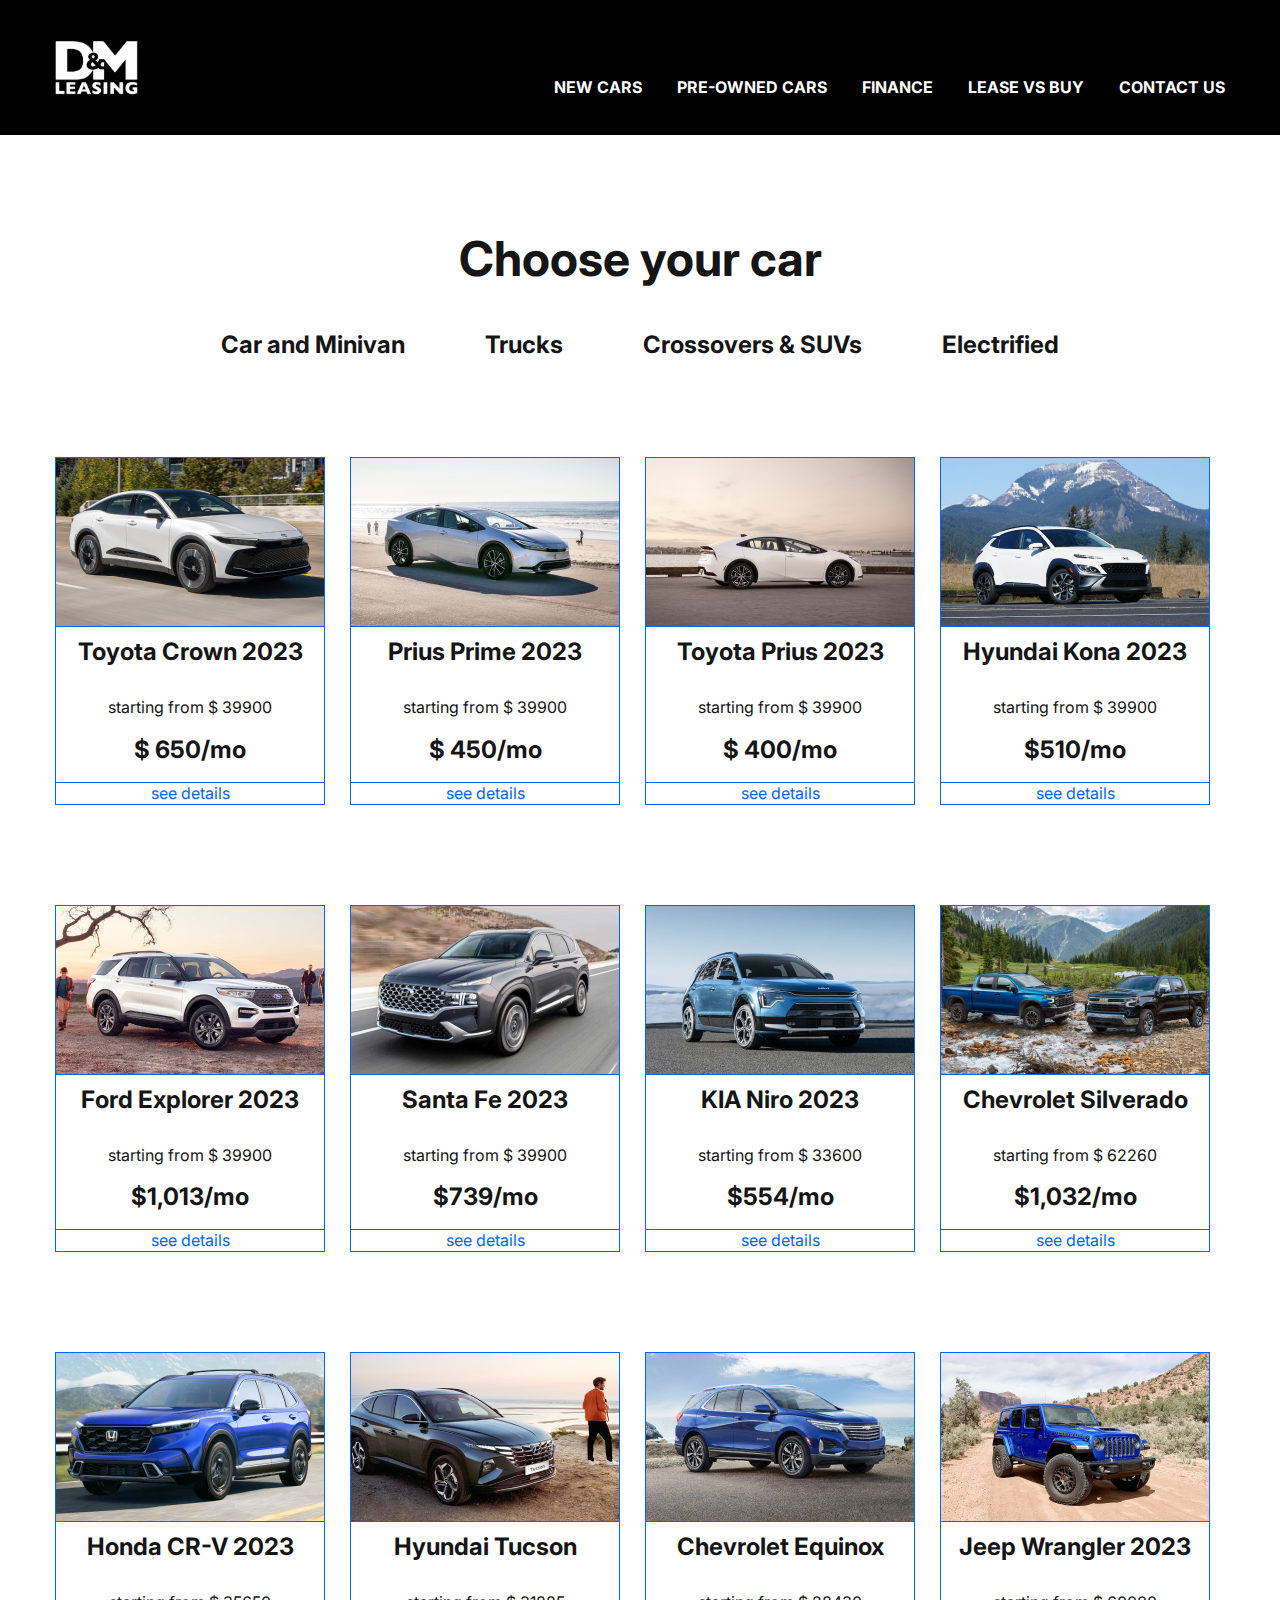
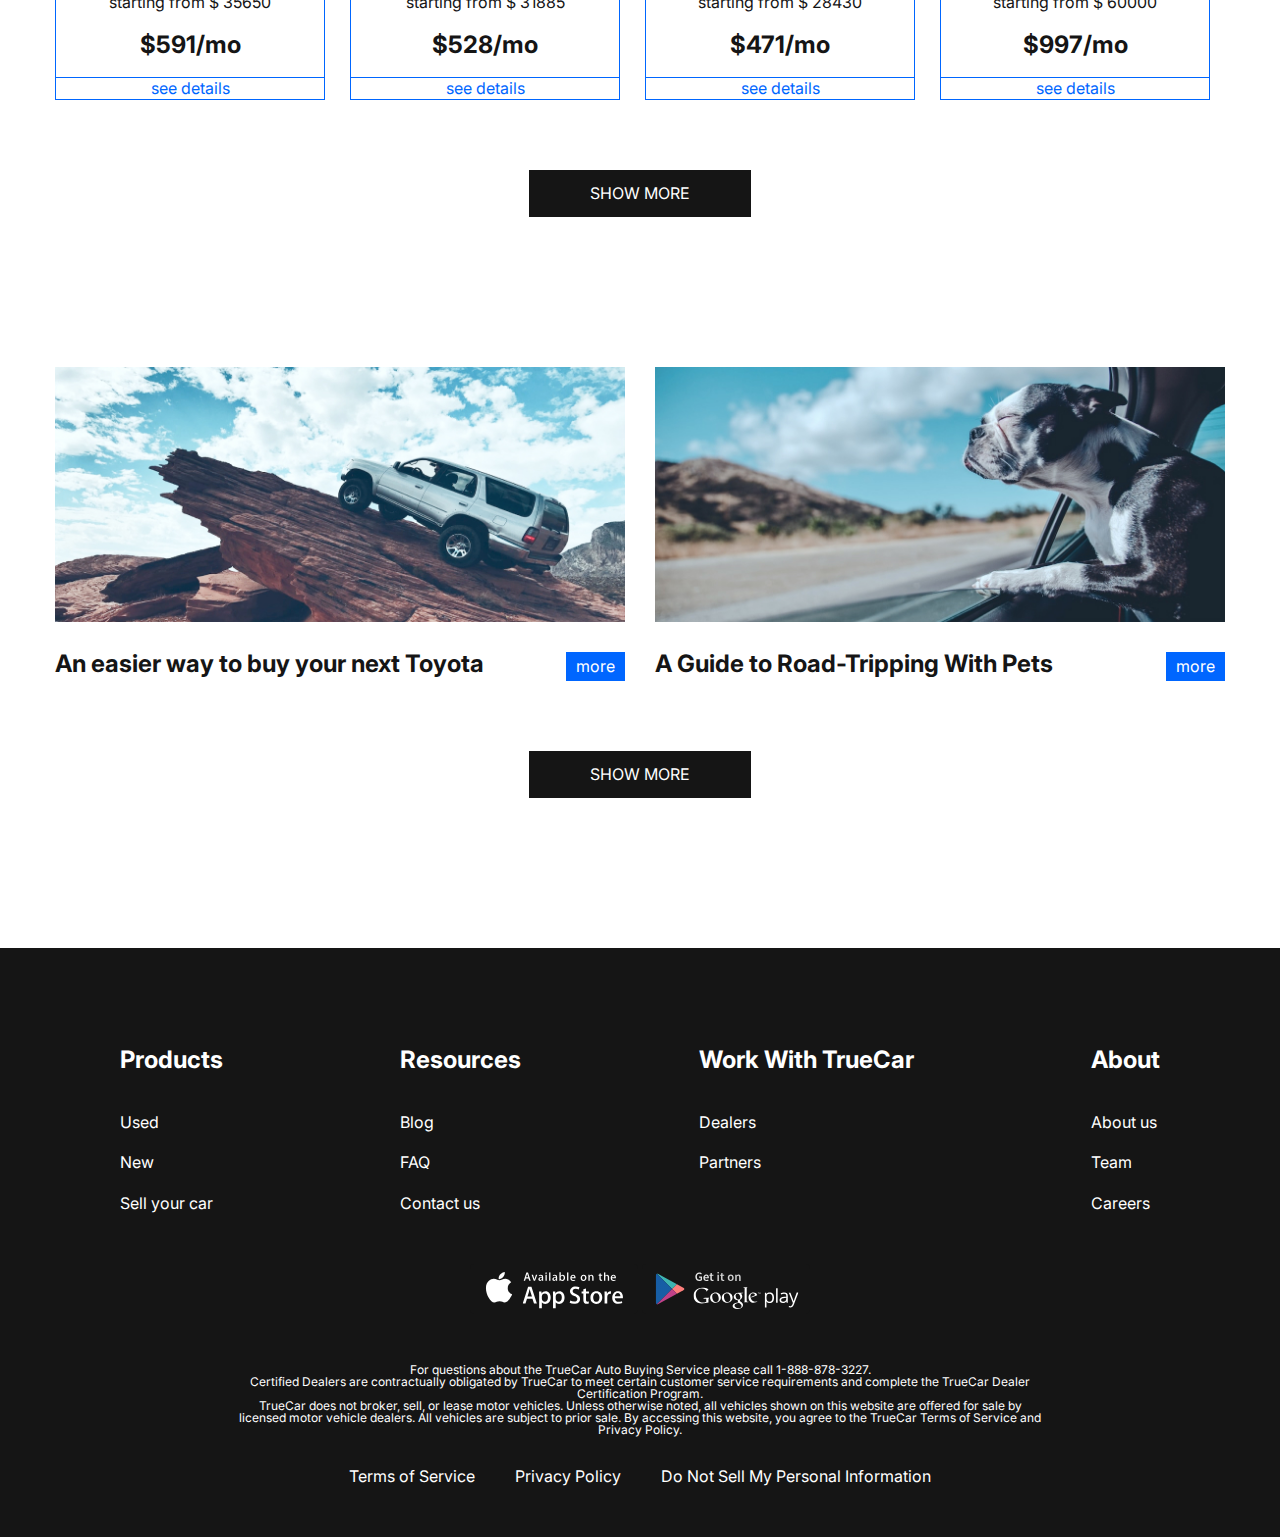
==== index-2-choose.html @ c212ccf1 "new index-2-choose.\started/adapted" ====
<!DOCTYPE html>
<html lang="en">
<head>
    <meta charset="UTF-8">
    <meta name="viewport" content="width=device-width, initial-scale=1.0">
    <link rel="stylesheet" href="css/reset.css">
    <link rel="stylesheet" href="css/style.css">
    <link rel="stylesheet" href="css/import-2.css">
    <title>Leasing D&M - Choose your car</title>
</head>
<body>
    <div class="wrapper">
        <header class="header">
            <div class="header__container">
                <div class="header__top">
                    <div class="header__logo">
                        <img src="img/header/logo.svg" alt="header-logo">
                    </div>
                    <div class="header__menu menu-header">
                        <nav class="menu-header__list">
                            <ul class="menu-header__items">
                                <li class="menu-header__item">
                                    <a href="#" class="menu-header__link">NEW CARS</a>
                                </li>
                                <li class="menu-header__item">
                                    <a href="#" class="menu-header__link">PRE-OWNED CARS</a>
                                </li>
                                <li class="menu-header__item">
                                    <a href="#" class="menu-header__link">FINANCE</a>
                                </li>
                                <li class="menu-header__item">
                                    <a href="#" class="menu-header__link">LEASE VS BUY</a>
                                </li>
                                <li class="menu-header__item">
                                    <a href="#" class="menu-header__link">CONTACT US</a>
                                </li>
                            </ul>
                        </nav>
                    </div>
                </div>
            </div>
        </header>
        <main class="main">
            <section class="page__choose">
                <div class="choose__container">
                    <h1 class="choose__title">
                        Choose your car
                    </h1>
                    <nav class="choose__menu menu">
                        <ul class="menu__items">
                            <li class="menu__item">
                                <a href="#">
                                    Car and Minivan
                                </a>
                            </li>
                            <li class="menu__item">
                                <a href="#">
                                    Trucks
                                </a>
                            </li>
                            <li class="menu__item">
                                <a href="#">
                                    Crossovers & SUVs
                                </a>
                            </li>
                            <li class="menu__item">
                                <a href="#">
                                    Electrified
                                </a>
                            </li>
                        </ul>
                    </nav>
                </div>
            </section>
            <section class="page__cars cars">
                <div class="cars__container">
                    <div class="cars__items">
                        <article class="cars__item">
                            <img src="img/choose/car_01.jpg" alt="cars">
                            <div class="cars-item__info">
                                <div class="cars__title">Toyota Crown 2023</div>
                                <div class="cars__text">starting from $ 39900</div>
                                <div class="cars__price">$ 650/mo</div>
                                <a class="details">see details</a>
                            </div>
                        </article>
                        <article class="cars__item">
                            <img src="img/choose/car_02.jpg" alt="cars">
                            <div class="cars-item__info">
                                <div class="cars__title">Prius Prime 2023</div>
                                <div class="cars__text">starting from $ 39900</div>
                                <div class="cars__price"> $ 450/mo</div>
                                <a class="details">see details</a>
                            </div>
                        </article>
                        <article class="cars__item">
                            <img src="img/choose/car_03.jpg" alt="cars">
                            <div class="cars-item__info">
                                <div class="cars__title">Toyota Prius 2023</div>
                                <div class="cars__text">starting from $ 39900</div>
                                <div class="cars__price"> $ 400/mo</div>
                                <a class="details">see details</a>
                            </div>
                        </article>
                        <article class="cars__item">
                            <img src="img/choose/car_04.jpg" alt="cars">
                            <div class="cars-item__info">
                                <div class="cars__title">Hyundai Kona 2023</div>
                                <div class="cars__text">starting from $ 39900</div>
                                <div class="cars__price">$510/mo</div>
                                <a class="details">see details</a>
                            </div>
                        </article>
                        <article class="cars__item">
                            <img src="img/choose/car_05.jpg" alt="cars">
                            <div class="cars-item__info">
                                <div class="cars__title">Ford Explorer 2023</div>
                                <div class="cars__text">starting from $ 39900</div>
                                <div class="cars__price">$1,013/mo</div>
                                <a class="details">see details</a>
                            </div>
                        </article>
                        <article class="cars__item">
                            <img src="img/choose/car_06.jpg" alt="cars">
                            <div class="cars-item__info">
                                <div class="cars__title">Santa  Fe 2023</div>
                                <div class="cars__text">starting from $ 39900</div>
                                <div class="cars__price">$739/mo</div>
                                <a class="details">see details</a>
                            </div>
                        </article>
                        <article class="cars__item">
                            <img src="img/choose/car_07.jpg" alt="cars">
                            <div class="cars-item__info">
                                <div class="cars__title">KIA Niro 2023</div>
                                <div class="cars__text">starting from $ 33600</div>
                                <div class="cars__price">$554/mo</div>
                                <a class="details">see details</a>
                            </div>
                        </article>
                        <article class="cars__item">
                            <img src="img/choose/car_08.jpg" alt="cars">
                            <div class="cars-item__info">
                                <div class="cars__title">Chevrolet Silverado</div>
                                <div class="cars__text">starting from $ 62260</div>
                                <div class="cars__price">$1,032/mo</div>
                                <a class="details">see details</a>
                            </div>
                        </article>
                        <article class="cars__item">
                            <img src="img/choose/car_09.jpg" alt="cars">
                            <div class="cars-item__info">
                                <div class="cars__title">Honda CR-V 2023</div>
                                <div class="cars__text">starting from $ 35650</div>
                                <div class="cars__price">$591/mo</div>
                                <a class="details">see details</a>
                            </div>
                        </article>
                        <article class="cars__item">
                            <img src="img/choose/car_10.jpg" alt="cars">
                            <div class="cars-item__info">
                                <div class="cars__title">Hyundai Tucson</div>
                                <div class="cars__text">starting from $ 31885</div>
                                <div class="cars__price">$528/mo</div>
                                <a class="details">see details</a>
                            </div>
                        </article>
                        <article class="cars__item">
                            <img src="img/choose/car_11.jpg" alt="cars">
                            <div class="cars-item__info">
                                <div class="cars__title">Chevrolet Equinox </div>
                                <div class="cars__text">starting from $ 28430</div>
                                <div class="cars__price">$471/mo</div>
                                <a class="details">see details</a>
                            </div>
                        </article>
                        <article class="cars__item">
                            <img src="img/choose/car_12.jpg" alt="cars">
                            <div class="cars-item__info">
                                <div class="cars__title">Jeep Wrangler 2023</div>
                                <div class="cars__text">starting from $ 60000</div>
                                <div class="cars__price">$997/mo</div>
                                <a class="details">see details</a>
                            </div>
                        </article>
                    </div>
                    <a href="#" class="button">SHOW MORE</a>
                </div>
            </section>
            <section class="page__twoimage twoimage">
                <div class="twoimage__container">
                    <div class="twoimage__items">
                        <article class="twoimage__item">
                            <img src="img/twoimage/car_01.jpg" alt="twoimage">
                            <div class="item__flex">
                                <div class="item-flex__text">An easier way to buy your next Toyota</div>
                                <a href="index.html" class="item-flex__button">more</a>
                            </div>
                        </article>
                        <article class="twoimage__item">
                            <img src="img/twoimage/car_02.jpg" alt="twoimage">
                            <div class="item__flex">
                                <div class="item-flex__text">A Guide to Road-Tripping With Pets</div>
                                <a href="index.html" class="item-flex__button">more</a>
                            </div>
                        </article>
                    </div>
                    <a href="#" class="button">SHOW MORE</a>
                </div>
            </section>
        </main>
        <footer class="footer">
            <div class="footer__container">
                <div class="footer__menu">
                    <nav class="footer__list">
                        <ul class="footer__items">
                            <li class="footer__item">
                                <div class="footer__title">Products</div>
                                <div class="footer-list__link">
                                    <a href="https://youtu.be/5V7_e-38ZsE?si=LgZBdvgbCPfCVgAx" class="footer__link">Used</a>
                                    <a href="https://youtu.be/5V7_e-38ZsE?si=LgZBdvgbCPfCVgAx" class="footer__link">New</a>
                                    <a href="https://youtu.be/5V7_e-38ZsE?si=LgZBdvgbCPfCVgAx" class="footer__link">Sell your car</a>
                                </div>
                            </li>
                            <li class="footer__item">
                                <div class="footer__title">Resources</div>
                                <div class="footer-list__link">
                                    <a href="https://youtu.be/5V7_e-38ZsE?si=LgZBdvgbCPfCVgAx" class="footer__link">Blog</a>
                                    <a href="https://youtu.be/5V7_e-38ZsE?si=LgZBdvgbCPfCVgAx" class="footer__link">FAQ</a>
                                    <a href="https://youtu.be/5V7_e-38ZsE?si=LgZBdvgbCPfCVgAx" class="footer__link">Contact us</a>
                                </div>
                            </li>
                            <li class="footer__item">
                                <div class="footer__title">Work With TrueCar</div>
                                <div class="footer-list__link">
                                    <a href="https://youtu.be/5V7_e-38ZsE?si=LgZBdvgbCPfCVgAx" class="footer__link">Dealers</a>
                                    <a href="https://youtu.be/5V7_e-38ZsE?si=LgZBdvgbCPfCVgAx" class="footer__link">Partners</a>
                                </div>
                            </li>
                            <li class="footer__item">
                                <div class="footer__title">About</div>
                                <div class="footer-list__link">
                                    <a href="https://youtu.be/5V7_e-38ZsE?si=LgZBdvgbCPfCVgAx" class="footer__link">About us</a>
                                    <a href="https://youtu.be/5V7_e-38ZsE?si=LgZBdvgbCPfCVgAx" class="footer__link">Team</a>
                                    <a href="https://youtu.be/5V7_e-38ZsE?si=LgZBdvgbCPfCVgAx" class="footer__link">Careers</a>
                                </div>
                            </li>
                        </ul>
                    </nav>
                </div>
                <div class="footer__download">
                    <img src="img/footer/footer__01.svg" alt="footer">
                    <img src="img/footer/footer__02.svg" alt="footer">
                </div>
                <div class="footer__bottom">
                    <div class="download__text">
                        <p>
                            For questions about the TrueCar Auto Buying Service please call 1-888-878-3227. <br>
                            Certified Dealers are contractually obligated by TrueCar to meet certain customer 
                            service requirements and complete the TrueCar Dealer <br> Certification Program. <br>
                            TrueCar does not broker, sell, or lease motor vehicles. Unless otherwise noted, all vehicles 
                            shown on this website are offered for sale by <br> licensed motor vehicle dealers. All vehicles are subject to prior sale. 
                            By accessing this website, you agree to the TrueCar Terms of Service and <br> Privacy Policy.
                        </p>
                    </div>
                    <div class="foote__info">
                        <ul class="footer-info__items">
                            <a href="#" class="footer-info__link">Terms of Service</a>
                            <a href="#" class="footer-info__link">Privacy Policy</a>
                            <a href="#" class="footer-info__link">Do Not Sell My Personal Information</a>
                        </ul>
                    </div>
                </div>
            </div>
        </footer>
    </div>
</body>
</html>
---- css/style.css ----
/*default*/
body {
    font-family: "Inter";
    font-weight: 400;
    color: #151515;
}
.wrapper {
    min-height: 100%;
    display: flex;
    flex-direction: column;
    overflow: clip;
}
[class*="__container"] {
    max-width: 1200px;
    padding: 0px 15px;
    margin: 0 auto;
}
/*pages*/
.page {
}
.page__why {
}
.page__how {
}
.page__welcome {
}
.page__important {
}
/*index2*/
.page__cars {
}
.page__twoimage {
}
---- css/import-2.css ----
@import url(reset.css);
@import url(https://fonts.googleapis.com/css?family=Inter:regular&display=swap);
/*index*/
@import url(header-choose.css);
@import url(choose-2.css);
@import url(cars-2.css);
@import url(twoimage.css);
@import url(footer.css);
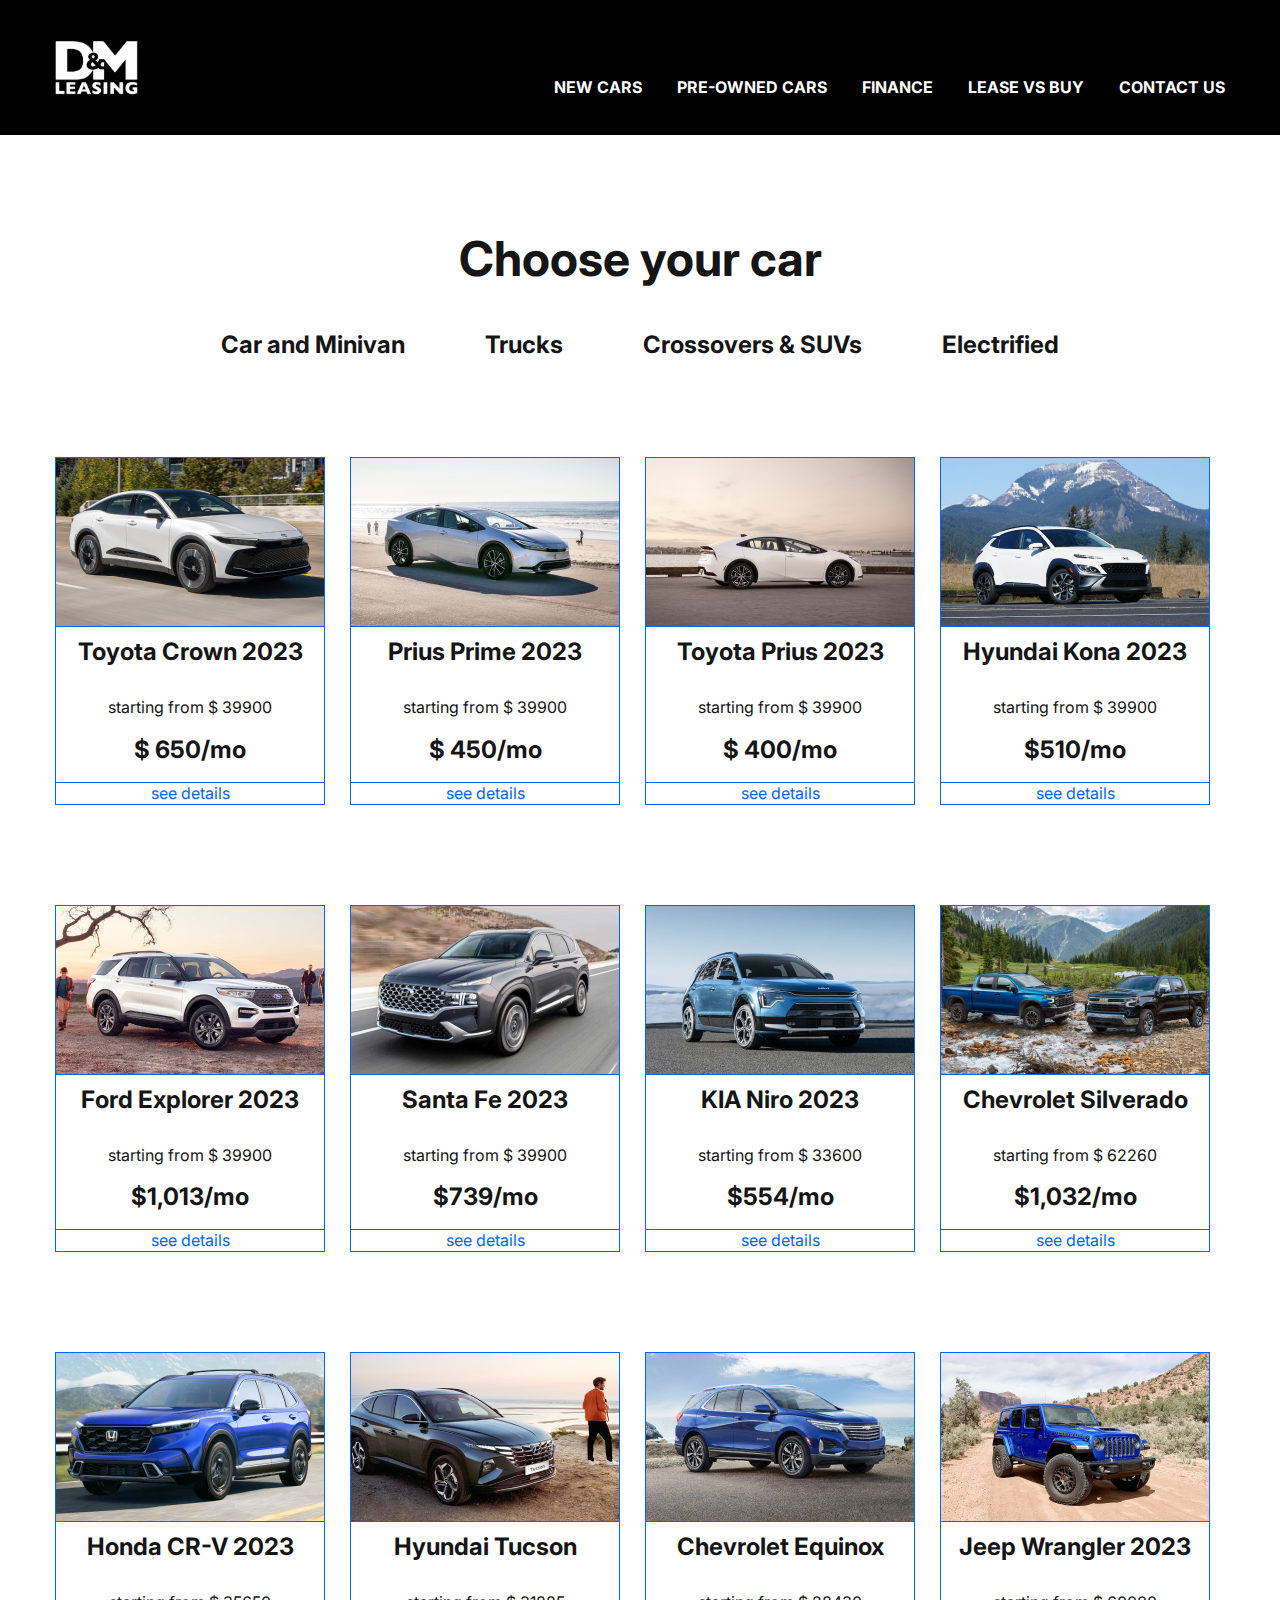
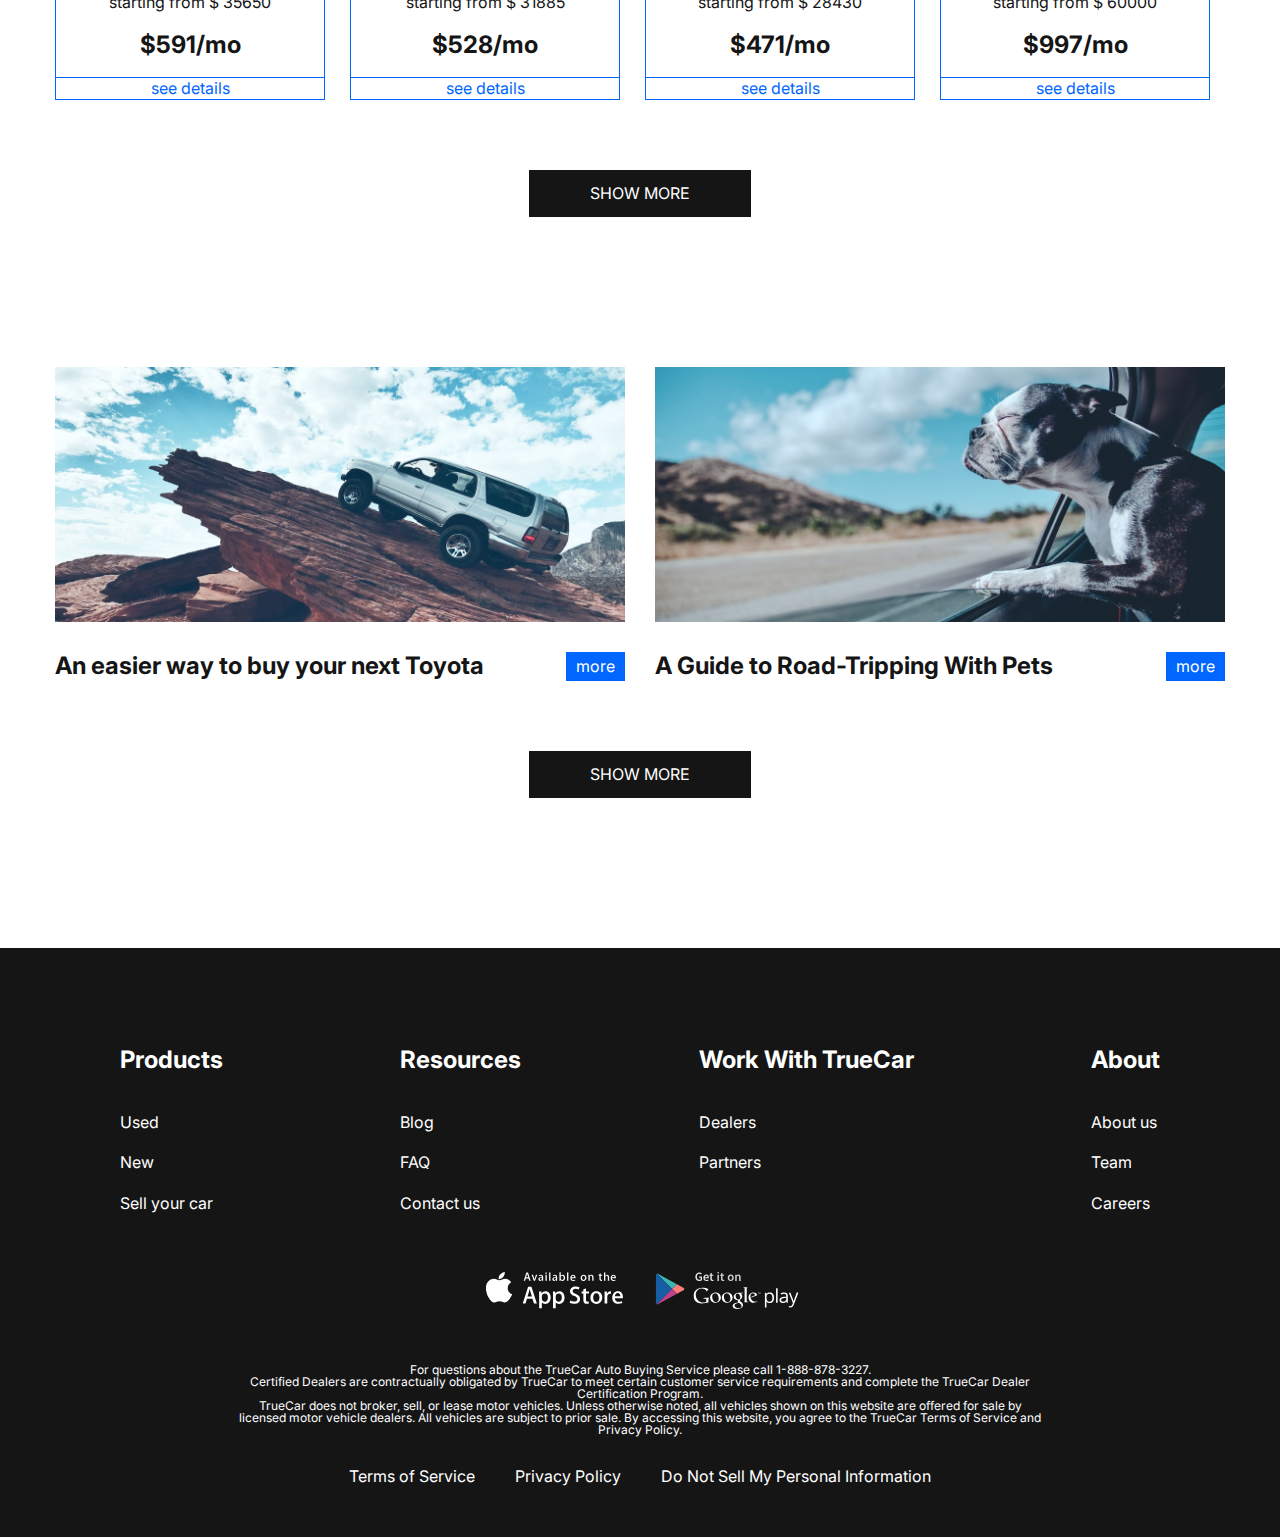
==== commit a6fee01a: "started/adapted index-3-contact" ====
--- a/index-2-choose.html
+++ b/index-2-choose.html
@@ -13,26 +13,26 @@
         <header class="header">
             <div class="header__container">
                 <div class="header__top">
-                    <div class="header__logo">
+                    <a href="index.html" class="header__logo">
                         <img src="img/header/logo.svg" alt="header-logo">
-                    </div>
+                    </a>
                     <div class="header__menu menu-header">
                         <nav class="menu-header__list">
                             <ul class="menu-header__items">
                                 <li class="menu-header__item">
-                                    <a href="#" class="menu-header__link">NEW CARS</a>
-                                </li>
-                                <li class="menu-header__item">
-                                    <a href="#" class="menu-header__link">PRE-OWNED CARS</a>
-                                </li>
-                                <li class="menu-header__item">
-                                    <a href="#" class="menu-header__link">FINANCE</a>
-                                </li>
-                                <li class="menu-header__item">
-                                    <a href="#" class="menu-header__link">LEASE VS BUY</a>
-                                </li>
-                                <li class="menu-header__item">
-                                    <a href="#" class="menu-header__link">CONTACT US</a>
+                                    <a href="index.html" class="menu-header__link">NEW CARS</a>
+                                </li>
+                                <li class="menu-header__item">
+                                    <a href="index.html" class="menu-header__link">PRE-OWNED CARS</a>
+                                </li>
+                                <li class="menu-header__item">
+                                    <a href="index.html" class="menu-header__link">FINANCE</a>
+                                </li>
+                                <li class="menu-header__item">
+                                    <a href="index.html" class="menu-header__link">LEASE VS BUY</a>
+                                </li>
+                                <li class="menu-header__item">
+                                    <a href="index-3-contact.html" class="menu-header__link">CONTACT US</a>
                                 </li>
                             </ul>
                         </nav>
@@ -249,8 +249,12 @@
                     </nav>
                 </div>
                 <div class="footer__download">
-                    <img src="img/footer/footer__01.svg" alt="footer">
-                    <img src="img/footer/footer__02.svg" alt="footer">
+                    <a href="https://www.apple.com/app-store/" class="download-hover">
+                        <img src="img/footer/footer__01.svg" alt="footer">
+                    </a>
+                    <a href="https://play.google.com/store/games?device=windows&pli=1" class="download-hover">
+                        <img src="img/footer/footer__02.svg" alt="footer">
+                    </a>
                 </div>
                 <div class="footer__bottom">
                     <div class="download__text">
--- a/css/style.css
+++ b/css/style.css
@@ -1,3 +1,4 @@
+@import url(https://fonts.googleapis.com/css?family=Inter:regular700&display=wrap);
 /*default*/
 body {
     font-family: "Inter";
@@ -30,4 +31,7 @@
 .page__cars {
 }
 .page__twoimage {
+}
+/*index3*/
+.page__contact {
 }